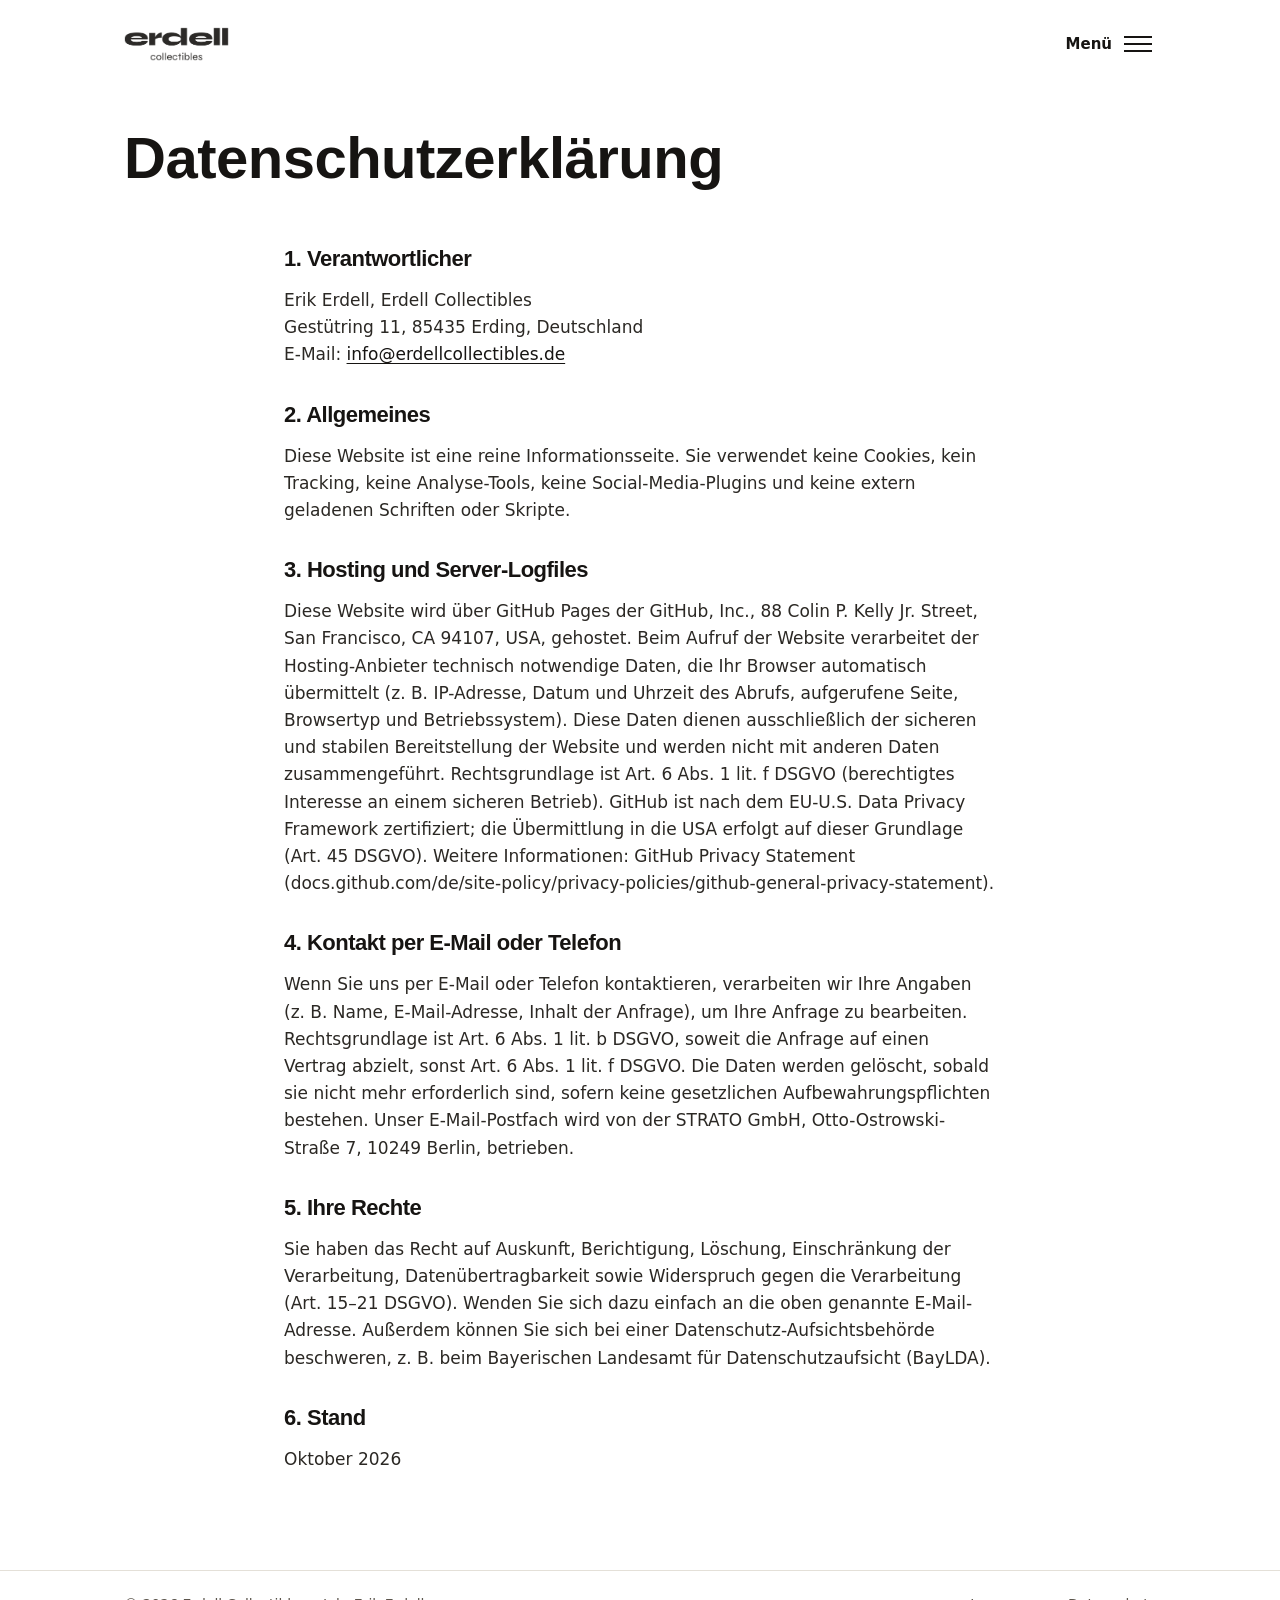
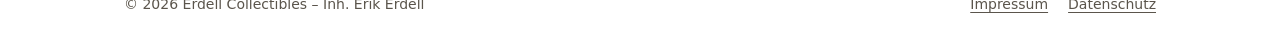
==== datenschutz.html @ 95e96be0 "Add files via upload" ====
<!doctype html>
<html lang="de">
<head>
<meta charset="utf-8">
<meta name="viewport" content="width=device-width, initial-scale=1">
<title>Datenschutz – Erdell Collectibles</title>
<meta name="description" content="Datenschutzerklärung von Erdell Collectibles.">
<link rel="icon" type="image/png" href="img/favicon.png">
<link rel="stylesheet" href="css/style.css">
</head>
<body>
<header class="site-header">
  <a class="brand" href="index.html" aria-label="Erdell Collectibles – Startseite"><img src="img/logo.png" alt="erdell collectibles" width="536" height="174"></a>
  <button class="menu-btn" type="button" aria-controls="nav" aria-expanded="false" id="menu-open">Menü <span class="bars" aria-hidden="true"><span></span><span></span><span></span></span></button>
</header>
<div class="nav" id="nav" role="dialog" aria-modal="true" aria-label="Menü">
  <div class="nav-top">
    <a href="index.html"><img src="img/logo.png" alt="erdell collectibles" width="536" height="174"></a>
    <button class="close-btn" type="button" id="menu-close">Schließen ✕</button>
  </div>
  <ul><li><a href="index.html">Start</a></li><li><a href="produkte.html">Produkte</a></li><li><a href="kontakt.html">Kontakt</a></li><li><a href="impressum.html">Impressum</a></li><li><a href="datenschutz.html" aria-current="page">Datenschutz</a></li></ul>
</div>
<main>
<div class="wrap page-head"><h1>Datenschutz­erklärung</h1></div>
<section style="padding-top:0"><div class="wrap legal">
<h2>1. Verantwortlicher</h2>
<p>Erik Erdell, Erdell Collectibles<br>Gestütring 11, 85435 Erding, Deutschland<br>E-Mail: <a href="mailto:info@erdellcollectibles.de">info@erdellcollectibles.de</a></p>
<h2>2. Allgemeines</h2>
<p>Diese Website ist eine reine Informationsseite. Sie verwendet keine Cookies, kein Tracking, keine Analyse-Tools, keine Social-Media-Plugins und keine extern geladenen Schriften oder Skripte.</p>
<h2>3. Hosting und Server-Logfiles</h2>
<p>Diese Website wird über GitHub Pages der GitHub, Inc., 88 Colin P. Kelly Jr. Street, San Francisco, CA 94107, USA, gehostet. Beim Aufruf der Website verarbeitet der Hosting-Anbieter technisch notwendige Daten, die Ihr Browser automatisch übermittelt (z. B. IP-Adresse, Datum und Uhrzeit des Abrufs, aufgerufene Seite, Browsertyp und Betriebssystem). Diese Daten dienen ausschließlich der sicheren und stabilen Bereitstellung der Website und werden nicht mit anderen Daten zusammengeführt. Rechtsgrundlage ist Art. 6 Abs. 1 lit. f DSGVO (berechtigtes Interesse an einem sicheren Betrieb). GitHub ist nach dem EU-U.S. Data Privacy Framework zertifiziert; die Übermittlung in die USA erfolgt auf dieser Grundlage (Art. 45 DSGVO). Weitere Informationen: GitHub Privacy Statement (docs.github.com/de/site-policy/privacy-policies/github-general-privacy-statement).</p>
<h2>4. Kontakt per E-Mail oder Telefon</h2>
<p>Wenn Sie uns per E-Mail oder Telefon kontaktieren, verarbeiten wir Ihre Angaben (z. B. Name, E-Mail-Adresse, Inhalt der Anfrage), um Ihre Anfrage zu bearbeiten. Rechtsgrundlage ist Art. 6 Abs. 1 lit. b DSGVO, soweit die Anfrage auf einen Vertrag abzielt, sonst Art. 6 Abs. 1 lit. f DSGVO. Die Daten werden gelöscht, sobald sie nicht mehr erforderlich sind, sofern keine gesetzlichen Aufbewahrungspflichten bestehen. Unser E-Mail-Postfach wird von der STRATO GmbH, Otto-Ostrowski-Straße 7, 10249 Berlin, betrieben.</p>
<h2>5. Ihre Rechte</h2>
<p>Sie haben das Recht auf Auskunft, Berichtigung, Löschung, Einschränkung der Verarbeitung, Datenübertragbarkeit sowie Widerspruch gegen die Verarbeitung (Art. 15–21 DSGVO). Wenden Sie sich dazu einfach an die oben genannte E-Mail-Adresse. Außerdem können Sie sich bei einer Datenschutz-Aufsichtsbehörde beschweren, z. B. beim Bayerischen Landesamt für Datenschutzaufsicht (BayLDA).</p>
<h2>6. Stand</h2>
<p>Oktober 2026</p>
</div></section>
</main>
<footer class="site-footer">
  <div class="wrap">
    <span>© 2026 Erdell Collectibles – Inh. Erik Erdell</span>
    <nav aria-label="Rechtliches"><a href="impressum.html">Impressum</a><a href="datenschutz.html">Datenschutz</a></nav>
  </div>
</footer>
<script>
(function(){var n=document.getElementById('nav'),o=document.getElementById('menu-open'),c=document.getElementById('menu-close');
function s(v){n.classList.toggle('open',v);o.setAttribute('aria-expanded',v);document.body.style.overflow=v?'hidden':'';if(v)c.focus();else o.focus();}
o.addEventListener('click',function(){s(true)});c.addEventListener('click',function(){s(false)});
document.addEventListener('keydown',function(e){if(e.key==='Escape'&&n.classList.contains('open'))s(false)});})();
</script>
</body>
</html>
---- css/style.css ----
/* Erdell Collectibles – Stylesheet
   Schriften: Lege archivo.woff2 und figtree.woff2 in den Ordner /fonts,
   dann werden sie automatisch genutzt (lokal gehostet, DSGVO-freundlich).
   Ohne die Dateien greift eine Systemschrift. */

@font-face {
  font-family: "Archivo";
  src: url("../fonts/archivo.woff2") format("woff2");
  font-weight: 100 900;
  font-stretch: 62% 125%;
  font-display: swap;
}
@font-face {
  font-family: "Figtree";
  src: url("../fonts/figtree.woff2") format("woff2");
  font-weight: 300 900;
  font-display: swap;
}

:root {
  --ink: #161412;
  --muted: #5b554c;
  --line: #e4e0d8;
  --paper: #ffffff;
  --soft: #f6f4ef;
  --display: "Archivo", "Helvetica Neue", Helvetica, Arial, sans-serif;
  --body: "Figtree", system-ui, -apple-system, "Segoe UI", Roboto, sans-serif;
  --wrap: 1080px;
}

* { box-sizing: border-box; }
html { -webkit-text-size-adjust: 100%; }
body {
  margin: 0;
  background: var(--paper);
  color: var(--ink);
  font-family: var(--body);
  font-size: 17px;
  line-height: 1.6;
  display: flex;
  flex-direction: column;
  min-height: 100vh;
}
main { flex: 1; }
a { color: var(--ink); text-underline-offset: 3px; }
a:hover { color: var(--muted); }
img { max-width: 100%; height: auto; display: block; }

.wrap { width: 100%; max-width: var(--wrap); margin: 0 auto; padding: 0 24px; }

/* Header */
.site-header {
  display: flex; align-items: center; justify-content: space-between;
  padding: 22px 24px; max-width: var(--wrap); margin: 0 auto; width: 100%;
}
.site-header .brand img { height: 34px; width: auto; }
.home .site-header .brand { visibility: hidden; }

.menu-btn {
  display: inline-flex; align-items: center; gap: 12px;
  background: none; border: 0; padding: 10px 4px; cursor: pointer;
  font: 600 15px/1 var(--body); color: var(--ink); min-height: 44px;
}
.menu-btn .bars { display: inline-flex; flex-direction: column; gap: 5px; }
.menu-btn .bars span { display: block; width: 28px; height: 2px; background: var(--ink); }

/* Menu overlay */
.nav {
  position: fixed; inset: 0; background: var(--paper); z-index: 50;
  display: none; flex-direction: column; padding: 22px 24px;
}
.nav.open { display: flex; }
.nav-top { display: flex; justify-content: space-between; align-items: center; max-width: var(--wrap); width: 100%; margin: 0 auto; }
.nav-top img { height: 34px; width: auto; }
.nav ul {
  list-style: none; margin: 0 auto; padding: 0; flex: 1;
  display: flex; flex-direction: column; justify-content: center; gap: 18px;
  max-width: var(--wrap); width: 100%;
}
.nav ul a {
  font: 800 clamp(34px, 7vw, 64px)/1.05 var(--display); font-stretch: 125%;
  text-decoration: none; letter-spacing: -0.5px;
}
.nav ul a[aria-current="page"] { text-decoration: underline; text-decoration-thickness: 3px; }
.close-btn { background: none; border: 0; font: 600 15px var(--body); cursor: pointer; min-height: 44px; padding: 10px 4px; color: var(--ink); }

/* Home */
.hero {
  min-height: calc(100vh - 180px);
  display: flex; flex-direction: column; align-items: center; justify-content: center;
  text-align: center; padding: 40px 24px; gap: 22px;
}
.hero img { width: min(520px, 80vw); }
.hero .soon { font: 700 18px var(--display); font-stretch: 125%; letter-spacing: 4px; text-transform: uppercase; margin: 8px 0 0; }
.hero p { margin: 0; color: var(--muted); max-width: 440px; }

/* Page headings */
.page-head { padding-top: 40px; padding-bottom: 10px; }
.sr-only { position: absolute; width: 1px; height: 1px; overflow: hidden; clip: rect(0 0 0 0); white-space: nowrap; }
h1, h2, h3 { font-family: var(--display); font-stretch: 125%; font-weight: 800; letter-spacing: -0.5px; line-height: 1.05; margin: 0 0 14px; }
h1 { font-size: clamp(34px, 6vw, 58px); }
h2 { font-size: clamp(26px, 4vw, 38px); }
h3 { font-size: 20px; }
.lead { font-size: 20px; color: var(--muted); max-width: 640px; margin: 0; }

section { padding: 40px 0; }
.band { background: var(--soft); }

/* Product */
.product { display: grid; grid-template-columns: minmax(0, 1fr) minmax(0, 1.2fr); gap: 48px; align-items: center; }
.product svg { width: 100%; max-width: 300px; height: auto; margin: 0 auto; display: block; color: var(--ink); }
.badge { display: inline-block; font: 700 12px var(--display); font-stretch: 125%; letter-spacing: 3px; text-transform: uppercase; border: 1.5px solid var(--ink); padding: 6px 10px; margin-bottom: 16px; }
.features { list-style: none; padding: 0; margin: 24px 0; display: grid; gap: 14px; }
.features li { display: flex; gap: 14px; align-items: center; }
.features .ico { width: 52px; height: 52px; flex-shrink: 0; border: 2px solid var(--ink); border-radius: 8px; display: flex; align-items: center; justify-content: center; }
.features strong { display: block; font-family: var(--display); font-stretch: 125%; font-size: 15px; text-transform: uppercase; letter-spacing: 0.4px; }
.features span { color: var(--muted); font-size: 15px; }
.note { font-size: 13px; color: var(--muted); }

.cards { display: grid; grid-template-columns: repeat(3, minmax(0, 1fr)); gap: 20px; }
.card { background: var(--paper); border: 1px solid var(--line); padding: 26px; display: flex; flex-direction: column; gap: 8px; }
.card .tag { font: 700 11px var(--display); font-stretch: 125%; letter-spacing: 3px; text-transform: uppercase; color: var(--muted); }
.card p { margin: 0; color: var(--muted); font-size: 15px; }

/* Contact */
.contact-grid { display: grid; grid-template-columns: minmax(0, 1fr) minmax(0, 1fr); gap: 48px; align-items: start; }
.mail { font: 800 clamp(20px, 3vw, 28px) var(--display); font-stretch: 110%; word-break: break-word; }
.portrait { aspect-ratio: 4 / 5; background: var(--soft); overflow: hidden; }
.portrait img { width: 100%; height: 100%; object-fit: cover; }

/* Legal */
.legal { max-width: 760px; }
.legal h2 { font-size: 22px; margin-top: 34px; }
.legal p, .legal li { color: #2b2824; }

/* Footer */
.site-footer { border-top: 1px solid var(--line); margin-top: 40px; }
.site-footer .wrap { display: flex; justify-content: space-between; align-items: center; gap: 16px; padding-top: 22px; padding-bottom: 22px; font-size: 14px; color: var(--muted); flex-wrap: wrap; }
.site-footer nav { display: flex; gap: 20px; }
.site-footer a { color: var(--muted); }

@media (max-width: 760px) {
  body { font-size: 16px; }
  .product, .contact-grid { grid-template-columns: minmax(0, 1fr); gap: 28px; }
  .cards { grid-template-columns: minmax(0, 1fr); }
  .portrait { max-width: 320px; }
}

/* Form */
.form { display: grid; gap: 8px; max-width: 520px; }
.form label { font-weight: 600; font-size: 15px; margin-top: 8px; }
.form input, .form select, .form textarea {
  font: inherit; color: var(--ink); background: var(--paper);
  border: 1.5px solid #c9c3b8; border-radius: 6px; padding: 12px 14px; width: 100%; min-height: 48px;
}
.form input:focus, .form select:focus, .form textarea:focus { outline: 2px solid var(--ink); outline-offset: 1px; border-color: var(--ink); }
.form .hp { position: absolute; left: -10000px; width: 1px; height: 1px; overflow: hidden; }
.btn { justify-self: start; margin-top: 8px; background: var(--ink); color: var(--paper); border: 0; border-radius: 6px; padding: 14px 24px; min-height: 48px; font: 700 15px var(--body); cursor: pointer; }
.btn:hover { background: #3a3631; }
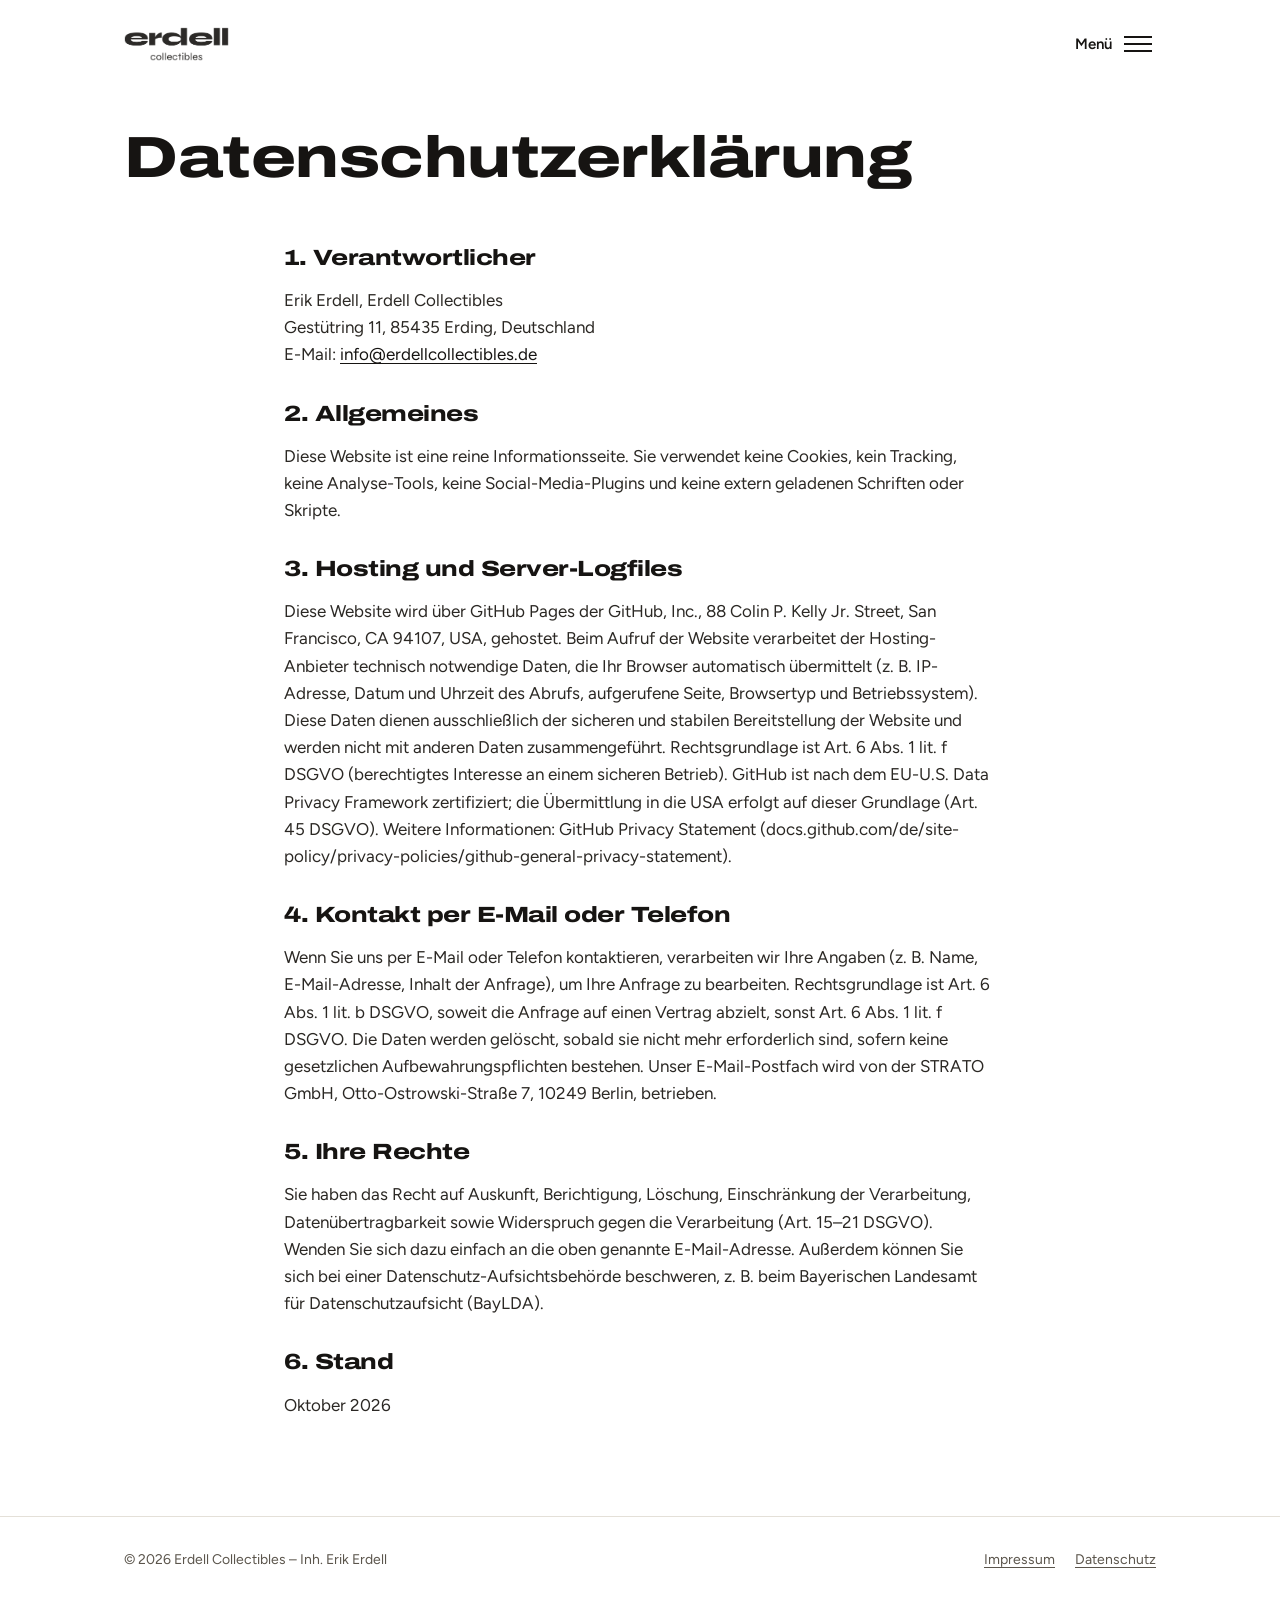
==== commit 1037e1e4: "3D-Ansicht des ETB Case, Schriften und Barrierefreiheit - Produktseite: interaktive 3D-Ansicht (Ausp" ====
--- a/datenschutz.html
+++ b/datenschutz.html
@@ -43,11 +43,6 @@
     <nav aria-label="Rechtliches"><a href="impressum.html">Impressum</a><a href="datenschutz.html">Datenschutz</a></nav>
   </div>
 </footer>
-<script>
-(function(){var n=document.getElementById('nav'),o=document.getElementById('menu-open'),c=document.getElementById('menu-close');
-function s(v){n.classList.toggle('open',v);o.setAttribute('aria-expanded',v);document.body.style.overflow=v?'hidden':'';if(v)c.focus();else o.focus();}
-o.addEventListener('click',function(){s(true)});c.addEventListener('click',function(){s(false)});
-document.addEventListener('keydown',function(e){if(e.key==='Escape'&&n.classList.contains('open'))s(false)});})();
-</script>
+<script src="js/menu.js" defer></script>
 </body>
 </html>
--- a/css/style.css
+++ b/css/style.css
@@ -1,7 +1,6 @@
 /* Erdell Collectibles – Stylesheet
-   Schriften: Lege archivo.woff2 und figtree.woff2 in den Ordner /fonts,
-   dann werden sie automatisch genutzt (lokal gehostet, DSGVO-freundlich).
-   Ohne die Dateien greift eine Systemschrift. */
+   Schriften: Archivo und Figtree liegen lokal in /fonts (SIL Open Font License,
+   Lizenztexte daneben). Kein Abruf bei Google, DSGVO-freundlich. */
 
 @font-face {
   font-family: "Archivo";
@@ -44,6 +43,8 @@
 main { flex: 1; }
 a { color: var(--ink); text-underline-offset: 3px; }
 a:hover { color: var(--muted); }
+:focus-visible { outline: 2px solid var(--ink); outline-offset: 3px; }
+::selection { background: var(--ink); color: var(--paper); }
 img { max-width: 100%; height: auto; display: block; }
 
 .wrap { width: 100%; max-width: var(--wrap); margin: 0 auto; padding: 0 24px; }
@@ -119,7 +120,6 @@
 
 .cards { display: grid; grid-template-columns: repeat(3, minmax(0, 1fr)); gap: 20px; }
 .card { background: var(--paper); border: 1px solid var(--line); padding: 26px; display: flex; flex-direction: column; gap: 8px; }
-.card .tag { font: 700 11px var(--display); font-stretch: 125%; letter-spacing: 3px; text-transform: uppercase; color: var(--muted); }
 .card p { margin: 0; color: var(--muted); font-size: 15px; }
 
 /* Contact */
@@ -127,6 +127,7 @@
 .mail { font: 800 clamp(20px, 3vw, 28px) var(--display); font-stretch: 110%; word-break: break-word; }
 .portrait { aspect-ratio: 4 / 5; background: var(--soft); overflow: hidden; }
 .portrait img { width: 100%; height: 100%; object-fit: cover; }
+.contact-grid h2.sub { font-size: 20px; margin-top: 34px; }
 
 /* Legal */
 .legal { max-width: 760px; }
@@ -137,6 +138,7 @@
 .site-footer { border-top: 1px solid var(--line); margin-top: 40px; }
 .site-footer .wrap { display: flex; justify-content: space-between; align-items: center; gap: 16px; padding-top: 22px; padding-bottom: 22px; font-size: 14px; color: var(--muted); flex-wrap: wrap; }
 .site-footer nav { display: flex; gap: 20px; }
+.site-footer nav a { display: inline-block; padding: 10px 0; }
 .site-footer a { color: var(--muted); }
 
 @media (max-width: 760px) {
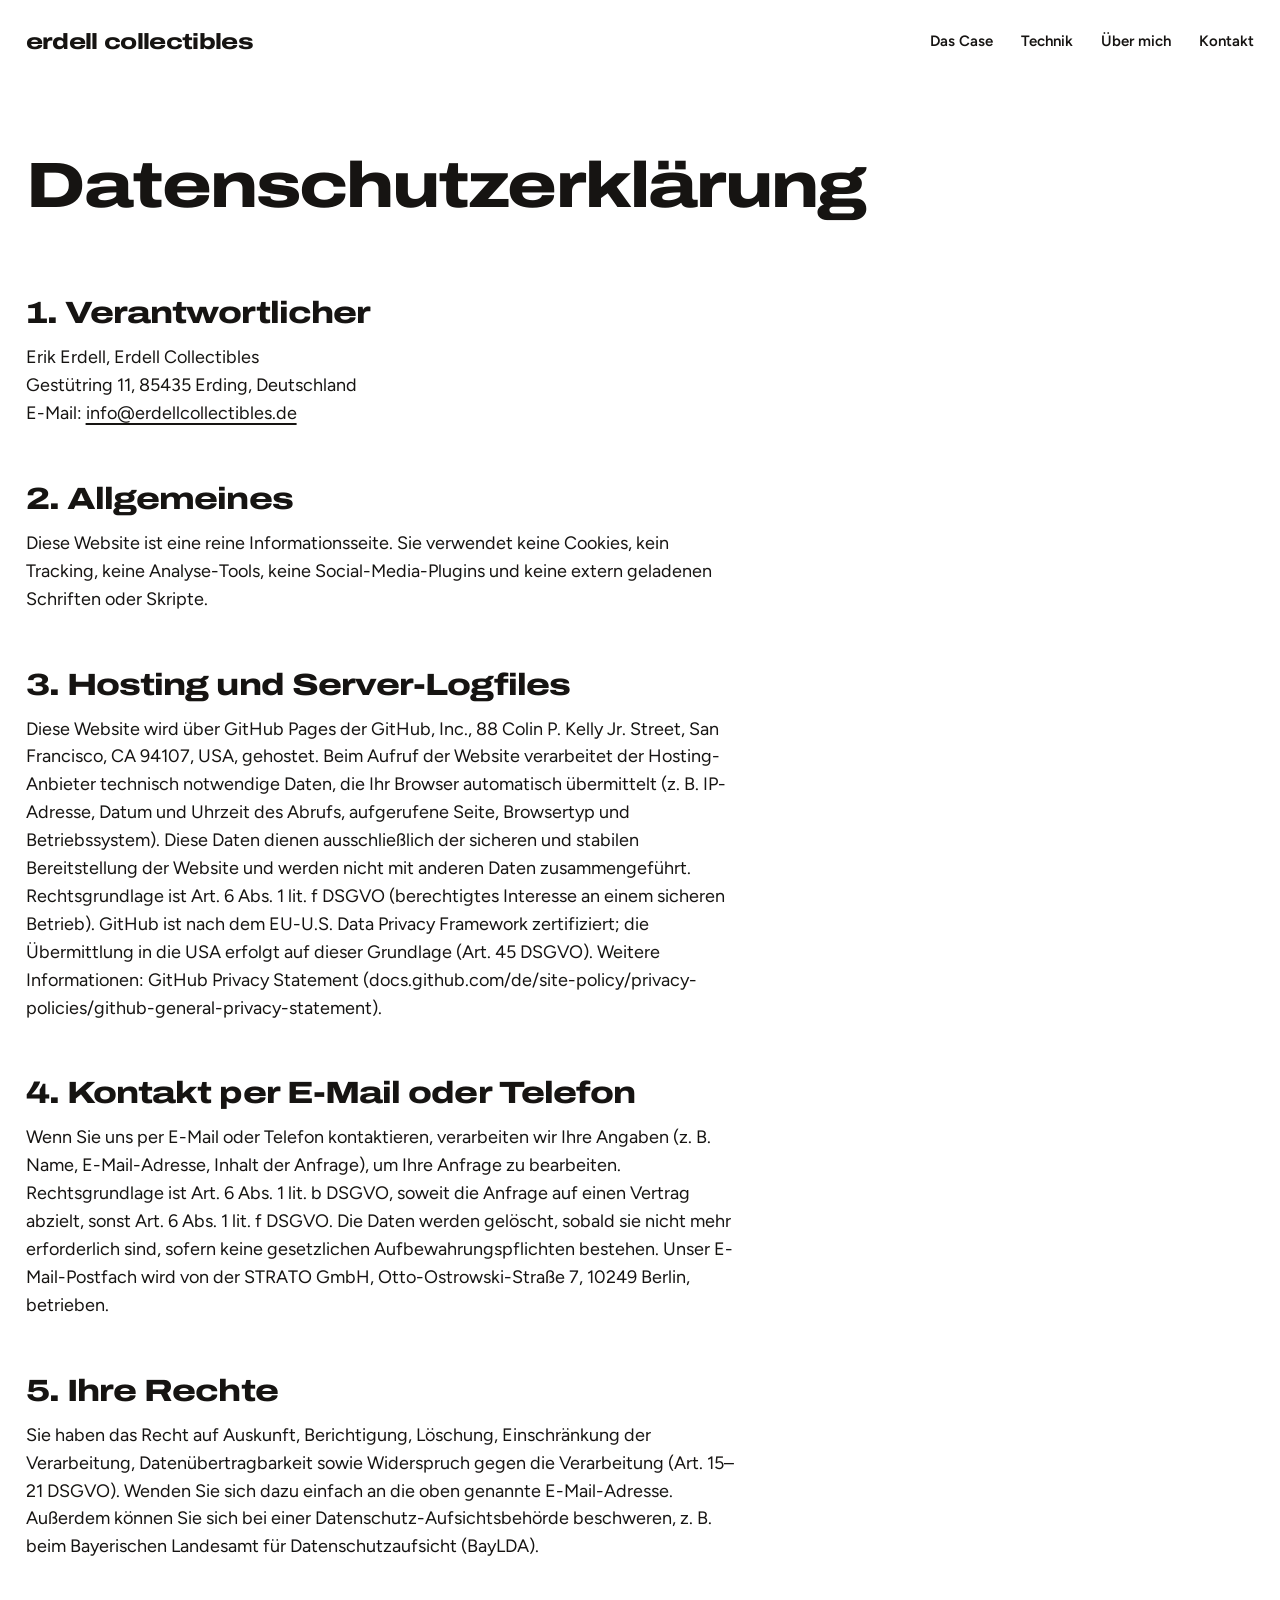
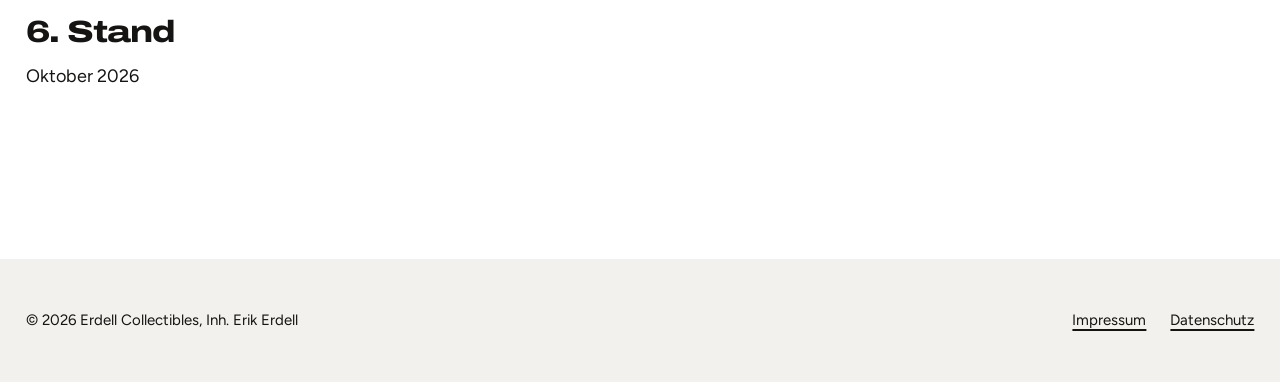
==== commit 118e7cbd: "Redesign: Startseite als One-Pager mit angehefteter 3D-Ansicht - Neue Startseite mit Pyramide aus se" ====
--- a/datenschutz.html
+++ b/datenschutz.html
@@ -9,20 +9,29 @@
 <link rel="stylesheet" href="css/style.css">
 </head>
 <body>
-<header class="site-header">
-  <a class="brand" href="index.html" aria-label="Erdell Collectibles – Startseite"><img src="img/logo.png" alt="erdell collectibles" width="536" height="174"></a>
-  <button class="menu-btn" type="button" aria-controls="nav" aria-expanded="false" id="menu-open">Menü <span class="bars" aria-hidden="true"><span></span><span></span><span></span></span></button>
+<a class="skip" href="#inhalt">Zum Inhalt springen</a>
+<header class="bar">
+  <a class="wordmark" href="index.html">erdell collectibles</a>
+  <nav aria-label="Hauptmenü"><ul><li><a href="index.html#case">Das Case</a></li><li><a href="index.html#technik">Technik</a></li><li><a href="index.html#ueber">Über mich</a></li><li><a href="index.html#kontakt">Kontakt</a></li></ul></nav>
+  <button class="menu-btn" type="button" aria-controls="nav" aria-expanded="false" id="menu-open">Menü</button>
 </header>
 <div class="nav" id="nav" role="dialog" aria-modal="true" aria-label="Menü">
   <div class="nav-top">
-    <a href="index.html"><img src="img/logo.png" alt="erdell collectibles" width="536" height="174"></a>
-    <button class="close-btn" type="button" id="menu-close">Schließen ✕</button>
+    <a class="wordmark" href="index.html">erdell</a>
+    <button class="close-btn" type="button" id="menu-close">Schließen</button>
   </div>
-  <ul><li><a href="index.html">Start</a></li><li><a href="produkte.html">Produkte</a></li><li><a href="kontakt.html">Kontakt</a></li><li><a href="impressum.html">Impressum</a></li><li><a href="datenschutz.html" aria-current="page">Datenschutz</a></li></ul>
+  <ul>
+    <li><a href="index.html#case">Das Case</a></li>
+    <li><a href="index.html#technik">Technik</a></li>
+    <li><a href="index.html#ueber">Über mich</a></li>
+    <li><a href="index.html#kontakt">Kontakt</a></li>
+    <li><a href="impressum.html">Impressum</a></li>
+    <li><a href="datenschutz.html" aria-current="page">Datenschutz</a></li>
+  </ul>
 </div>
-<main>
-<div class="wrap page-head"><h1>Datenschutz­erklärung</h1></div>
-<section style="padding-top:0"><div class="wrap legal">
+<main id="inhalt">
+<div class="page-head"><h1>Datenschutz­erklärung</h1></div>
+<div class="legal">
 <h2>1. Verantwortlicher</h2>
 <p>Erik Erdell, Erdell Collectibles<br>Gestütring 11, 85435 Erding, Deutschland<br>E-Mail: <a href="mailto:info@erdellcollectibles.de">info@erdellcollectibles.de</a></p>
 <h2>2. Allgemeines</h2>
@@ -35,13 +44,11 @@
 <p>Sie haben das Recht auf Auskunft, Berichtigung, Löschung, Einschränkung der Verarbeitung, Datenübertragbarkeit sowie Widerspruch gegen die Verarbeitung (Art. 15–21 DSGVO). Wenden Sie sich dazu einfach an die oben genannte E-Mail-Adresse. Außerdem können Sie sich bei einer Datenschutz-Aufsichtsbehörde beschweren, z. B. beim Bayerischen Landesamt für Datenschutzaufsicht (BayLDA).</p>
 <h2>6. Stand</h2>
 <p>Oktober 2026</p>
-</div></section>
+</div>
 </main>
-<footer class="site-footer">
-  <div class="wrap">
-    <span>© 2026 Erdell Collectibles – Inh. Erik Erdell</span>
-    <nav aria-label="Rechtliches"><a href="impressum.html">Impressum</a><a href="datenschutz.html">Datenschutz</a></nav>
-  </div>
+<footer class="sub-footer">
+  <p>© 2026 Erdell Collectibles, Inh. Erik Erdell</p>
+  <nav aria-label="Rechtliches"><a href="impressum.html">Impressum</a><a href="datenschutz.html">Datenschutz</a></nav>
 </footer>
 <script src="js/menu.js" defer></script>
 </body>
--- a/css/style.css
+++ b/css/style.css
@@ -1,6 +1,6 @@
 /* Erdell Collectibles – Stylesheet
-   Schriften: Archivo und Figtree liegen lokal in /fonts (SIL Open Font License,
-   Lizenztexte daneben). Kein Abruf bei Google, DSGVO-freundlich. */
+   Schwarz auf Weiß wie der gedruckte Karton. Archivo (Überschriften) und Figtree (Text)
+   liegen lokal in /fonts (SIL Open Font License). Kein Abruf bei Google, DSGVO-freundlich. */
 
 @font-face {
   font-family: "Archivo";
@@ -17,145 +17,336 @@
 }
 
 :root {
+  /* Farben: Weiß als Grund, Tinte, zwei neutrale Flächen */
   --ink: #161412;
+  --paper: #ffffff;
+  --soft: #f2f1ee;
+  --stone: #e2e0dc;
   --muted: #5b554c;
-  --line: #e4e0d8;
-  --paper: #ffffff;
-  --soft: #f6f4ef;
+  --quiet: #736d64;
+  --on-ink: #f2f1ee;
+  --on-ink-muted: #bdb7ad;
+  /* Schriften */
   --display: "Archivo", "Helvetica Neue", Helvetica, Arial, sans-serif;
   --body: "Figtree", system-ui, -apple-system, "Segoe UI", Roboto, sans-serif;
-  --wrap: 1080px;
-}
-
-* { box-sizing: border-box; }
-html { -webkit-text-size-adjust: 100%; }
+  /* Sechs Schriftgrößen */
+  --t-display: clamp(60px, 9vw, 140px);
+  --t-title: clamp(40px, 5vw, 76px);
+  --t-sub: clamp(24px, 2.4vw, 36px);
+  --t-lead: 22px;
+  --t-body: 18px;
+  --t-small: 15px;
+  /* Raster und Rahmen */
+  --m: clamp(16px, 2vw, 28px);
+  --gap: 20px;
+  --section: clamp(96px, 12vw, 200px);
+  --ease: cubic-bezier(.16, 1, .3, 1);
+  /* für die 3D-Ansicht */
+  --line: var(--stone);
+}
+
+*, *::before, *::after { box-sizing: border-box; }
+html { -webkit-text-size-adjust: 100%; scroll-behavior: smooth; }
+@media (prefers-reduced-motion: reduce) { html { scroll-behavior: auto; } }
 body {
   margin: 0;
   background: var(--paper);
   color: var(--ink);
-  font-family: var(--body);
-  font-size: 17px;
-  line-height: 1.6;
-  display: flex;
-  flex-direction: column;
-  min-height: 100vh;
-}
-main { flex: 1; }
-a { color: var(--ink); text-underline-offset: 3px; }
-a:hover { color: var(--muted); }
-:focus-visible { outline: 2px solid var(--ink); outline-offset: 3px; }
+  font: 400 var(--t-body)/1.55 var(--body);
+  text-rendering: optimizeLegibility;
+}
+img, video { max-width: 100%; display: block; }
+figure { margin: 0; }
+a { color: inherit; text-decoration-thickness: 1.5px; text-underline-offset: 4px; }
+:focus-visible { outline: 3px solid var(--ink); outline-offset: 3px; }
+.on-ink :focus-visible { outline-color: var(--on-ink); }
 ::selection { background: var(--ink); color: var(--paper); }
-img { max-width: 100%; height: auto; display: block; }
-
-.wrap { width: 100%; max-width: var(--wrap); margin: 0 auto; padding: 0 24px; }
-
-/* Header */
-.site-header {
-  display: flex; align-items: center; justify-content: space-between;
-  padding: 22px 24px; max-width: var(--wrap); margin: 0 auto; width: 100%;
-}
-.site-header .brand img { height: 34px; width: auto; }
-.home .site-header .brand { visibility: hidden; }
-
-.menu-btn {
-  display: inline-flex; align-items: center; gap: 12px;
-  background: none; border: 0; padding: 10px 4px; cursor: pointer;
-  font: 600 15px/1 var(--body); color: var(--ink); min-height: 44px;
-}
-.menu-btn .bars { display: inline-flex; flex-direction: column; gap: 5px; }
-.menu-btn .bars span { display: block; width: 28px; height: 2px; background: var(--ink); }
-
-/* Menu overlay */
+.on-ink ::selection { background: var(--on-ink); color: var(--ink); }
+
+h1, h2, h3 {
+  font-family: var(--display);
+  font-stretch: 125%;
+  font-weight: 800;
+  letter-spacing: -0.03em;
+  line-height: 0.98;
+  margin: 0;
+  text-wrap: balance;
+}
+p { margin: 0; }
+.lead { font-size: var(--t-lead); line-height: 1.4; max-width: 34ch; }
+
+/* Sprunglink: unsichtbar, bis er per Tastatur den Fokus bekommt */
+.skip {
+  position: absolute; left: var(--m); top: var(--m); z-index: 100;
+  background: var(--ink); color: var(--paper); padding: 12px 18px; text-decoration: none;
+}
+.skip:not(:focus) { clip-path: inset(50%); width: 1px; height: 1px; padding: 0; overflow: hidden; white-space: nowrap; }
+
+/* Raster */
+.grid { display: grid; grid-template-columns: repeat(12, minmax(0, 1fr)); column-gap: var(--gap); padding: 0 var(--m); }
+
+/* Button: eckig, gefüllt */
+.btn {
+  display: inline-flex; align-items: center; justify-content: center; gap: 12px;
+  min-height: 52px; padding: 0 26px;
+  background: var(--ink); color: var(--paper);
+  font: 700 var(--t-small)/1 var(--body); letter-spacing: 0.01em;
+  text-decoration: none; border: 0; cursor: pointer;
+  transition: background-color .2s var(--ease), transform .15s var(--ease);
+}
+.btn:hover { background: #3a3631; }
+.btn:active { transform: translateY(1px) scale(.99); }
+.btn .arrow { transition: transform .25s var(--ease); }
+.btn:hover .arrow { transform: translateX(4px); }
+.link-arrow { font-size: var(--t-small); font-weight: 700; text-decoration: none; display: inline-flex; gap: 8px; align-items: center; min-height: 44px; }
+.link-arrow span { transition: transform .25s var(--ease); }
+.link-arrow:hover span { transform: translateY(3px); }
+
+/* ---------- Menü (Handy und Unterseiten) ---------- */
+.menu-btn, .close-btn {
+  display: inline-flex; align-items: center; gap: 10px;
+  background: none; border: 0; padding: 0 4px; min-height: 44px; cursor: pointer;
+  font: 700 var(--t-small)/1 var(--body); color: var(--ink);
+}
 .nav {
-  position: fixed; inset: 0; background: var(--paper); z-index: 50;
-  display: none; flex-direction: column; padding: 22px 24px;
+  position: fixed; inset: 0; z-index: 60; background: var(--ink); color: var(--on-ink);
+  display: none; flex-direction: column; padding: var(--m);
 }
 .nav.open { display: flex; }
-.nav-top { display: flex; justify-content: space-between; align-items: center; max-width: var(--wrap); width: 100%; margin: 0 auto; }
-.nav-top img { height: 34px; width: auto; }
-.nav ul {
-  list-style: none; margin: 0 auto; padding: 0; flex: 1;
-  display: flex; flex-direction: column; justify-content: center; gap: 18px;
-  max-width: var(--wrap); width: 100%;
-}
+.nav-top { display: flex; justify-content: space-between; align-items: center; }
+.nav-top .wordmark { color: var(--on-ink); }
+.nav .close-btn { color: var(--on-ink); }
+.nav ul { list-style: none; margin: auto 0; padding: 0; display: grid; gap: 10px; }
 .nav ul a {
-  font: 800 clamp(34px, 7vw, 64px)/1.05 var(--display); font-stretch: 125%;
-  text-decoration: none; letter-spacing: -0.5px;
-}
-.nav ul a[aria-current="page"] { text-decoration: underline; text-decoration-thickness: 3px; }
-.close-btn { background: none; border: 0; font: 600 15px var(--body); cursor: pointer; min-height: 44px; padding: 10px 4px; color: var(--ink); }
-
-/* Home */
-.hero {
-  min-height: calc(100vh - 180px);
-  display: flex; flex-direction: column; align-items: center; justify-content: center;
-  text-align: center; padding: 40px 24px; gap: 22px;
-}
-.hero img { width: min(520px, 80vw); }
-.hero .soon { font: 700 18px var(--display); font-stretch: 125%; letter-spacing: 4px; text-transform: uppercase; margin: 8px 0 0; }
-.hero p { margin: 0; color: var(--muted); max-width: 440px; }
-
-/* Page headings */
-.page-head { padding-top: 40px; padding-bottom: 10px; }
-.sr-only { position: absolute; width: 1px; height: 1px; overflow: hidden; clip: rect(0 0 0 0); white-space: nowrap; }
-h1, h2, h3 { font-family: var(--display); font-stretch: 125%; font-weight: 800; letter-spacing: -0.5px; line-height: 1.05; margin: 0 0 14px; }
-h1 { font-size: clamp(34px, 6vw, 58px); }
-h2 { font-size: clamp(26px, 4vw, 38px); }
-h3 { font-size: 20px; }
-.lead { font-size: 20px; color: var(--muted); max-width: 640px; margin: 0; }
-
-section { padding: 40px 0; }
-.band { background: var(--soft); }
-
-/* Product */
-.product { display: grid; grid-template-columns: minmax(0, 1fr) minmax(0, 1.2fr); gap: 48px; align-items: center; }
-.product svg { width: 100%; max-width: 300px; height: auto; margin: 0 auto; display: block; color: var(--ink); }
-.badge { display: inline-block; font: 700 12px var(--display); font-stretch: 125%; letter-spacing: 3px; text-transform: uppercase; border: 1.5px solid var(--ink); padding: 6px 10px; margin-bottom: 16px; }
-.features { list-style: none; padding: 0; margin: 24px 0; display: grid; gap: 14px; }
-.features li { display: flex; gap: 14px; align-items: center; }
-.features .ico { width: 52px; height: 52px; flex-shrink: 0; border: 2px solid var(--ink); border-radius: 8px; display: flex; align-items: center; justify-content: center; }
-.features strong { display: block; font-family: var(--display); font-stretch: 125%; font-size: 15px; text-transform: uppercase; letter-spacing: 0.4px; }
-.features span { color: var(--muted); font-size: 15px; }
-.note { font-size: 13px; color: var(--muted); }
-
-.cards { display: grid; grid-template-columns: repeat(3, minmax(0, 1fr)); gap: 20px; }
-.card { background: var(--paper); border: 1px solid var(--line); padding: 26px; display: flex; flex-direction: column; gap: 8px; }
-.card p { margin: 0; color: var(--muted); font-size: 15px; }
-
-/* Contact */
-.contact-grid { display: grid; grid-template-columns: minmax(0, 1fr) minmax(0, 1fr); gap: 48px; align-items: start; }
-.mail { font: 800 clamp(20px, 3vw, 28px) var(--display); font-stretch: 110%; word-break: break-word; }
-.portrait { aspect-ratio: 4 / 5; background: var(--soft); overflow: hidden; }
-.portrait img { width: 100%; height: 100%; object-fit: cover; }
-.contact-grid h2.sub { font-size: 20px; margin-top: 34px; }
-
-/* Legal */
-.legal { max-width: 760px; }
-.legal h2 { font-size: 22px; margin-top: 34px; }
-.legal p, .legal li { color: #2b2824; }
-
-/* Footer */
-.site-footer { border-top: 1px solid var(--line); margin-top: 40px; }
-.site-footer .wrap { display: flex; justify-content: space-between; align-items: center; gap: 16px; padding-top: 22px; padding-bottom: 22px; font-size: 14px; color: var(--muted); flex-wrap: wrap; }
-.site-footer nav { display: flex; gap: 20px; }
-.site-footer nav a { display: inline-block; padding: 10px 0; }
-.site-footer a { color: var(--muted); }
-
+  font: 800 var(--t-title)/1 var(--display); font-stretch: 125%; letter-spacing: -0.03em;
+  text-decoration: none; display: inline-block; padding: 4px 0;
+}
+.nav ul a[aria-current="page"] { text-decoration: underline; text-decoration-thickness: 4px; text-underline-offset: 8px; }
+
+.wordmark {
+  font: 800 var(--t-lead)/1 var(--display); font-stretch: 125%; letter-spacing: -0.03em;
+  text-decoration: none; display: inline-flex; align-items: center; min-height: 44px;
+}
+
+/* ---------- 1. Erster Bildschirm: Name in zwei Ecken, Film im Rahmen ---------- */
+.hero { position: relative; height: 100svh; min-height: 680px; max-height: 1100px; overflow: hidden; }
+.hero .grid { height: 100%; }
+.hero-panel { grid-column: 1 / 10; position: relative; }
+.hero-media { grid-column: 10 / 13; position: relative; margin: var(--m) 0; background: var(--ink); overflow: hidden; }
+.hero-media img { position: absolute; inset: 0; width: 100%; height: 100%; object-fit: cover; animation: hero-drift 24s ease-in-out infinite alternate; }
+@keyframes hero-drift { from { transform: scale(1); } to { transform: scale(1.08); } }
+@media (prefers-reduced-motion: reduce) { .hero-media img { animation: none; } }
+.hero-name {
+  position: absolute; inset: 0; z-index: 3; pointer-events: none;
+  font-size: var(--t-display); line-height: 0.85; letter-spacing: -0.045em;
+  color: #fff; mix-blend-mode: difference;
+}
+.hero-name span { position: absolute; display: block; }
+.hero-name .a { left: var(--m); top: calc(var(--m) + 4px); }
+.hero-name .b { right: var(--m); bottom: calc(var(--m) + 4px); }
+.hero-copy {
+  position: absolute; left: calc((100% + var(--gap)) / 9 * 2); top: 40%;
+  display: grid; gap: 28px; z-index: 4;
+}
+.hero-copy .fine { color: var(--muted); margin-top: -12px; }
+.hero-actions { display: flex; flex-wrap: wrap; align-items: center; gap: 12px 24px; }
+.hero-links {
+  position: absolute; right: 0; top: 50%; transform: translateY(-50%); z-index: 4;
+  list-style: none; margin: 0; padding: 0; display: grid; gap: 4px; text-align: right;
+}
+.hero-links a { font-size: var(--t-small); font-weight: 600; text-decoration: none; display: inline-block; padding: 8px 0; }
+.hero-links a:hover { text-decoration: underline; }
+.hero-menu { display: none; }
+
+/* ---------- 2. Vom Karton zum Deckel: 3D-Bühne angeheftet ---------- */
+.story-sec { padding-top: var(--section); }
+.story { align-items: start; }
+.story-text { grid-column: 1 / 6; grid-row: 1; }
+.story-head { display: grid; gap: 32px; padding-top: 18svh; padding-bottom: 8svh; }
+.story-head h2 { font-size: var(--t-title); }
+.story-steps { list-style: none; margin: 0; padding: 0 0 20svh; }
+.step { min-height: 52svh; display: flex; flex-direction: column; justify-content: center; gap: 16px; padding: 32px 0; }
+.step h3 { font-size: var(--t-sub); line-height: 1; transition: color .4s var(--ease); }
+.step p { max-width: 40ch; transition: color .4s var(--ease); }
+.js .step:not(.is-active) h3, .js .step:not(.is-active) p { color: var(--quiet); }
+.story-stage {
+  grid-column: 6 / 13; grid-row: 1;
+  position: sticky; top: var(--m); height: calc(100svh - 2 * var(--m)); background: var(--soft);
+}
+.story-stage .ec3d { height: 100%; }
+
+/* ---------- 3. Was das Case kann: vier Farbfelder ---------- */
+.sheets-head { padding-top: var(--section); padding-bottom: 56px; }
+.sheets-head h2 { grid-column: 1 / 10; font-size: var(--t-title); }
+.band {
+  display: grid; grid-template-columns: repeat(12, minmax(0, 1fr)); column-gap: var(--gap);
+  grid-template-rows: auto 1fr auto;
+  min-height: 88svh; padding: var(--m);
+}
+.band h3 { grid-column: 1 / 6; grid-row: 1; font-size: var(--t-sub); padding-top: 12px; }
+.band p { grid-column: 1 / 6; grid-row: 3; max-width: 40ch; padding-bottom: 12px; }
+.band .figure { grid-column: 7 / 13; grid-row: 1 / 4; position: relative; overflow: hidden; min-height: 420px; }
+.band:nth-child(even) h3, .band:nth-child(even) p { grid-column: 8 / 13; }
+.band:nth-child(even) .figure { grid-column: 1 / 7; }
+.band .figure img { position: absolute; inset: 0; width: 100%; height: 100%; object-fit: cover; }
+.band .num { display: block; font: 800 var(--t-title)/0.9 var(--display); font-stretch: 125%; letter-spacing: -0.045em; margin-bottom: 28px; white-space: nowrap; }
+.is-soft { background: var(--soft); }
+.is-stone { background: var(--stone); }
+.is-ink { background: var(--ink); color: var(--on-ink); }
+
+/* ---------- 4. Der Karton: drei Fotos ---------- */
+.carton { padding-top: var(--section); overflow: hidden; }
+.carton-head { display: grid; justify-items: center; gap: 28px; text-align: center; padding: 0 var(--m); }
+.carton-head h2 { font-size: var(--t-title); }
+.triptych { display: flex; justify-content: center; align-items: flex-start; gap: 10px; margin-top: 64px; }
+.triptych figure { flex: none; overflow: hidden; background: var(--stone); }
+.triptych img { width: 100%; height: 100%; object-fit: cover; }
+.triptych .mid { width: min(40vw, 540px); aspect-ratio: 540 / 672; }
+.triptych .side { width: min(34vw, 460px); aspect-ratio: 360 / 530; margin-top: 64px; }
+
+/* ---------- 5. Über mich ---------- */
+.about { padding-top: var(--section); }
+.about h2 { grid-column: 1 / 13; font-size: var(--t-display); line-height: 0.85; letter-spacing: -0.045em; }
+.about-photo { grid-column: 2 / 6; margin-top: 56px; aspect-ratio: 4 / 5; overflow: hidden; background: var(--stone); }
+.about-photo img { width: 100%; height: 100%; object-fit: cover; }
+.about-text { grid-column: 7 / 12; align-self: end; display: grid; gap: 20px; max-width: 60ch; }
+.about-text .name { font: 800 var(--t-sub)/1 var(--display); font-stretch: 125%; letter-spacing: -0.03em; }
+.about-text .role { color: var(--muted); margin-top: -10px; }
+
+/* ---------- 6. Datenblatt: alles in einer Größe ---------- */
+.specs { margin-top: var(--section); padding: 96px var(--m) 120px; }
+.specs h2, .specs h3 {
+  font: 700 var(--t-sub)/1.4 var(--body); letter-spacing: 0; color: var(--on-ink-muted);
+  margin: 0 0 20px;
+}
+.specs h3 { margin-top: 72px; }
+.specs dl { margin: 0; }
+.specs .row {
+  display: grid; grid-template-columns: 33% 1fr; column-gap: var(--gap);
+  font-size: var(--t-sub); line-height: 1.4; font-variant-numeric: tabular-nums;
+}
+.specs dt, .specs dd { margin: 0; }
+.specs dt { color: var(--on-ink-muted); }
+.specs .note { margin-top: 56px; font-size: var(--t-small); color: var(--on-ink-muted); max-width: 60ch; }
+
+/* ---------- 7. Kontakt: Karte auf dem Foto ---------- */
+.contact { position: relative; min-height: 100svh; }
+.contact > img { position: absolute; inset: 0; width: 100%; height: 100%; object-fit: cover; object-position: 50% 60%; }
+.contact-card {
+  position: absolute; top: var(--m); right: var(--m); width: 420px;
+  background: var(--paper); padding: 32px 32px 0; display: grid; gap: 18px;
+}
+.contact-card h2 { font-size: var(--t-sub); }
+.contact-card dl { margin: 0; display: grid; gap: 14px; }
+.contact-card dt { font-size: var(--t-small); color: var(--muted); }
+.contact-card dd { margin: 0; overflow-wrap: anywhere; }
+.contact-card dd a { display: inline-block; padding: 2px 0; }
+.contact-card .btn { margin: 14px -32px 0; width: calc(100% + 64px); }
+
+/* ---------- 8. Fußzeile: Foto und Menü ---------- */
+.site-footer { display: grid; grid-template-columns: repeat(12, minmax(0, 1fr)); column-gap: var(--gap); min-height: 100svh; }
+.footer-photo { grid-column: 1 / 7; position: relative; overflow: hidden; background: var(--ink); }
+.footer-photo img { position: absolute; inset: 0; width: 100%; height: 100%; object-fit: cover; object-position: 50% 30%; }
+.footer-body { grid-column: 7 / 13; padding: 80px var(--m) var(--m) calc(100% / 6); display: flex; flex-direction: column; background: var(--soft); }
+.footer-menu { list-style: none; margin: 40px 0 0; padding: 0; display: grid; gap: 14px; }
+.footer-menu a {
+  font: 800 var(--t-sub)/1.1 var(--display); font-stretch: 125%; letter-spacing: -0.03em;
+  text-decoration: none; display: inline-block; transition: transform .3s var(--ease), color .3s var(--ease);
+}
+.footer-menu:hover a { color: var(--quiet); }
+.footer-menu a:hover, .footer-menu a:focus-visible { color: var(--ink); transform: translateX(12px); }
+.footer-blocks { display: grid; grid-template-columns: 1fr 1fr; gap: 24px; margin-top: 64px; font-size: var(--t-small); }
+.footer-blocks strong { display: block; margin-bottom: 4px; }
+.footer-blocks a { display: inline-block; padding: 4px 0; }
+.footer-legal { margin-top: auto; padding-top: 48px; font-size: var(--t-small); color: var(--muted); }
+
+/* ---------- Unterseiten (Impressum, Datenschutz) ---------- */
+.bar { display: flex; justify-content: space-between; align-items: center; padding: 18px var(--m); }
+.bar nav ul { list-style: none; margin: 0; padding: 0; display: flex; gap: 28px; }
+.bar nav a { font-weight: 600; font-size: var(--t-small); text-decoration: none; display: inline-block; padding: 12px 0; }
+.bar nav a:hover, .bar nav a[aria-current="page"] { text-decoration: underline; }
+.bar .menu-btn { display: none; }
+.page-head { padding: 72px var(--m) 24px; }
+.page-head h1 { font-size: var(--t-title); }
+.legal { max-width: 760px; padding: 0 var(--m) var(--section); }
+.legal h2 { font-size: var(--t-sub); margin: 56px 0 16px; }
+.legal h3 { font: 700 var(--t-body)/1.4 var(--body); margin: 32px 0 10px; letter-spacing: 0; }
+.legal p, .legal li { margin: 0 0 14px; }
+.sub-footer { background: var(--soft); padding: 40px var(--m); display: flex; flex-wrap: wrap; justify-content: space-between; align-items: center; gap: 16px; font-size: var(--t-small); }
+.sub-footer nav { display: flex; gap: 24px; }
+.sub-footer a { display: inline-block; padding: 10px 0; }
+
+/* ---------- Bewegung: Auftritt der Abschnittsteile ---------- */
+.js .rise { opacity: 0; transform: translateY(24px); transition: opacity .8s var(--ease), transform .8s var(--ease); transition-delay: calc(var(--d, 0) * 80ms); }
+.js .rise.is-in { opacity: 1; transform: none; }
+@media (prefers-reduced-motion: reduce) {
+  .js .rise { opacity: 1; transform: none; transition: none; }
+  .btn, .btn .arrow, .link-arrow span, .footer-menu a, .step h3, .step p { transition: none; }
+}
+
+/* ---------- Tablet ---------- */
+@media (max-width: 1080px) {
+  .hero-panel { grid-column: 1 / 9; }
+  .hero-media { grid-column: 9 / 13; }
+  .hero-copy { left: 0; }
+  .footer-body { padding-left: var(--m); }
+}
+
+/* ---------- Handy ---------- */
 @media (max-width: 760px) {
-  body { font-size: 16px; }
-  .product, .contact-grid { grid-template-columns: minmax(0, 1fr); gap: 28px; }
-  .cards { grid-template-columns: minmax(0, 1fr); }
-  .portrait { max-width: 320px; }
-}
-
-/* Form */
-.form { display: grid; gap: 8px; max-width: 520px; }
-.form label { font-weight: 600; font-size: 15px; margin-top: 8px; }
-.form input, .form select, .form textarea {
-  font: inherit; color: var(--ink); background: var(--paper);
-  border: 1.5px solid #c9c3b8; border-radius: 6px; padding: 12px 14px; width: 100%; min-height: 48px;
-}
-.form input:focus, .form select:focus, .form textarea:focus { outline: 2px solid var(--ink); outline-offset: 1px; border-color: var(--ink); }
-.form .hp { position: absolute; left: -10000px; width: 1px; height: 1px; overflow: hidden; }
-.btn { justify-self: start; margin-top: 8px; background: var(--ink); color: var(--paper); border: 0; border-radius: 6px; padding: 14px 24px; min-height: 48px; font: 700 15px var(--body); cursor: pointer; }
-.btn:hover { background: #3a3631; }
+  :root { --t-body: 17px; --t-lead: 19px; --gap: 12px; }
+
+  .hero { display: flex; flex-direction: column; height: auto; min-height: 0; max-height: none; }
+  .hero .grid { display: flex; flex-direction: column; padding: 0; height: auto; }
+  .hero-name {
+    order: -1; position: static; mix-blend-mode: normal; color: var(--ink); pointer-events: auto;
+    font-size: calc((100vw - 2 * var(--m)) / 6.7); padding: 14px var(--m) 16px;
+  }
+  .hero-name span { position: static; }
+  .hero-name .a { padding-right: 72px; }
+  .hero-name .b { text-align: right; }
+  .hero-panel { position: static; }
+  .hero-media { order: -1; margin: 0 var(--m); height: 56svh; }
+  .hero-copy { position: static; padding: 28px var(--m) 40px; gap: 22px; }
+  .hero-links { display: none; }
+  .hero-menu { display: inline-flex; position: absolute; top: 8px; right: var(--m); z-index: 5; }
+
+  /* Auf dem Handy: 3D-Ansicht mit eigenen Schritt-Buttons, die Schritte stehen darunter als Text */
+  .story { display: flex; flex-direction: column; align-items: stretch; }
+  .story-text { display: contents; }
+  .story-head { order: -1; padding: 0 0 32px; }
+  .story-stage { position: static; height: auto; background: none; }
+  .story-steps { padding: 24px 0 0; }
+  .step { min-height: 0; padding: 18px 0; gap: 10px; }
+  .js .step:not(.is-active) h3, .js .step:not(.is-active) p { color: inherit; }
+
+  .sheets-head h2 { grid-column: 1 / 13; }
+  .band { display: flex; flex-direction: column; min-height: 0; padding: var(--m) var(--m) 40px; gap: 20px; }
+  .band .figure { order: 2; min-height: 0; aspect-ratio: 4 / 3; }
+  .band p { order: 3; padding: 0; }
+  .band .num { margin-bottom: 14px; }
+
+  .triptych { gap: 8px; margin-top: 40px; }
+  .triptych .mid { width: 70vw; }
+  .triptych .side { width: 30vw; margin-top: 32px; }
+
+  .about-photo { grid-column: 1 / 10; margin-top: 36px; }
+  .about-text { grid-column: 1 / 13; margin-top: 28px; }
+
+  .specs { padding-top: 64px; padding-bottom: 72px; }
+  .specs .row { grid-template-columns: 1fr; padding: 0 0 18px; }
+  .specs dt { font-size: var(--t-small); line-height: 1.4; }
+
+  .contact { min-height: 0; }
+  .contact > img { position: static; height: 70svh; }
+  .contact-card { position: relative; top: auto; right: auto; width: auto; margin: -80px var(--m) 0; }
+
+  .site-footer { display: block; min-height: 0; }
+  .footer-photo { height: 50svh; }
+  .footer-body { padding: 40px var(--m) 28px; }
+  .footer-menu { gap: 18px; }
+  .footer-blocks { grid-template-columns: 1fr; margin-top: 40px; }
+
+  .bar nav { display: none; }
+  .bar .menu-btn { display: inline-flex; }
+}
